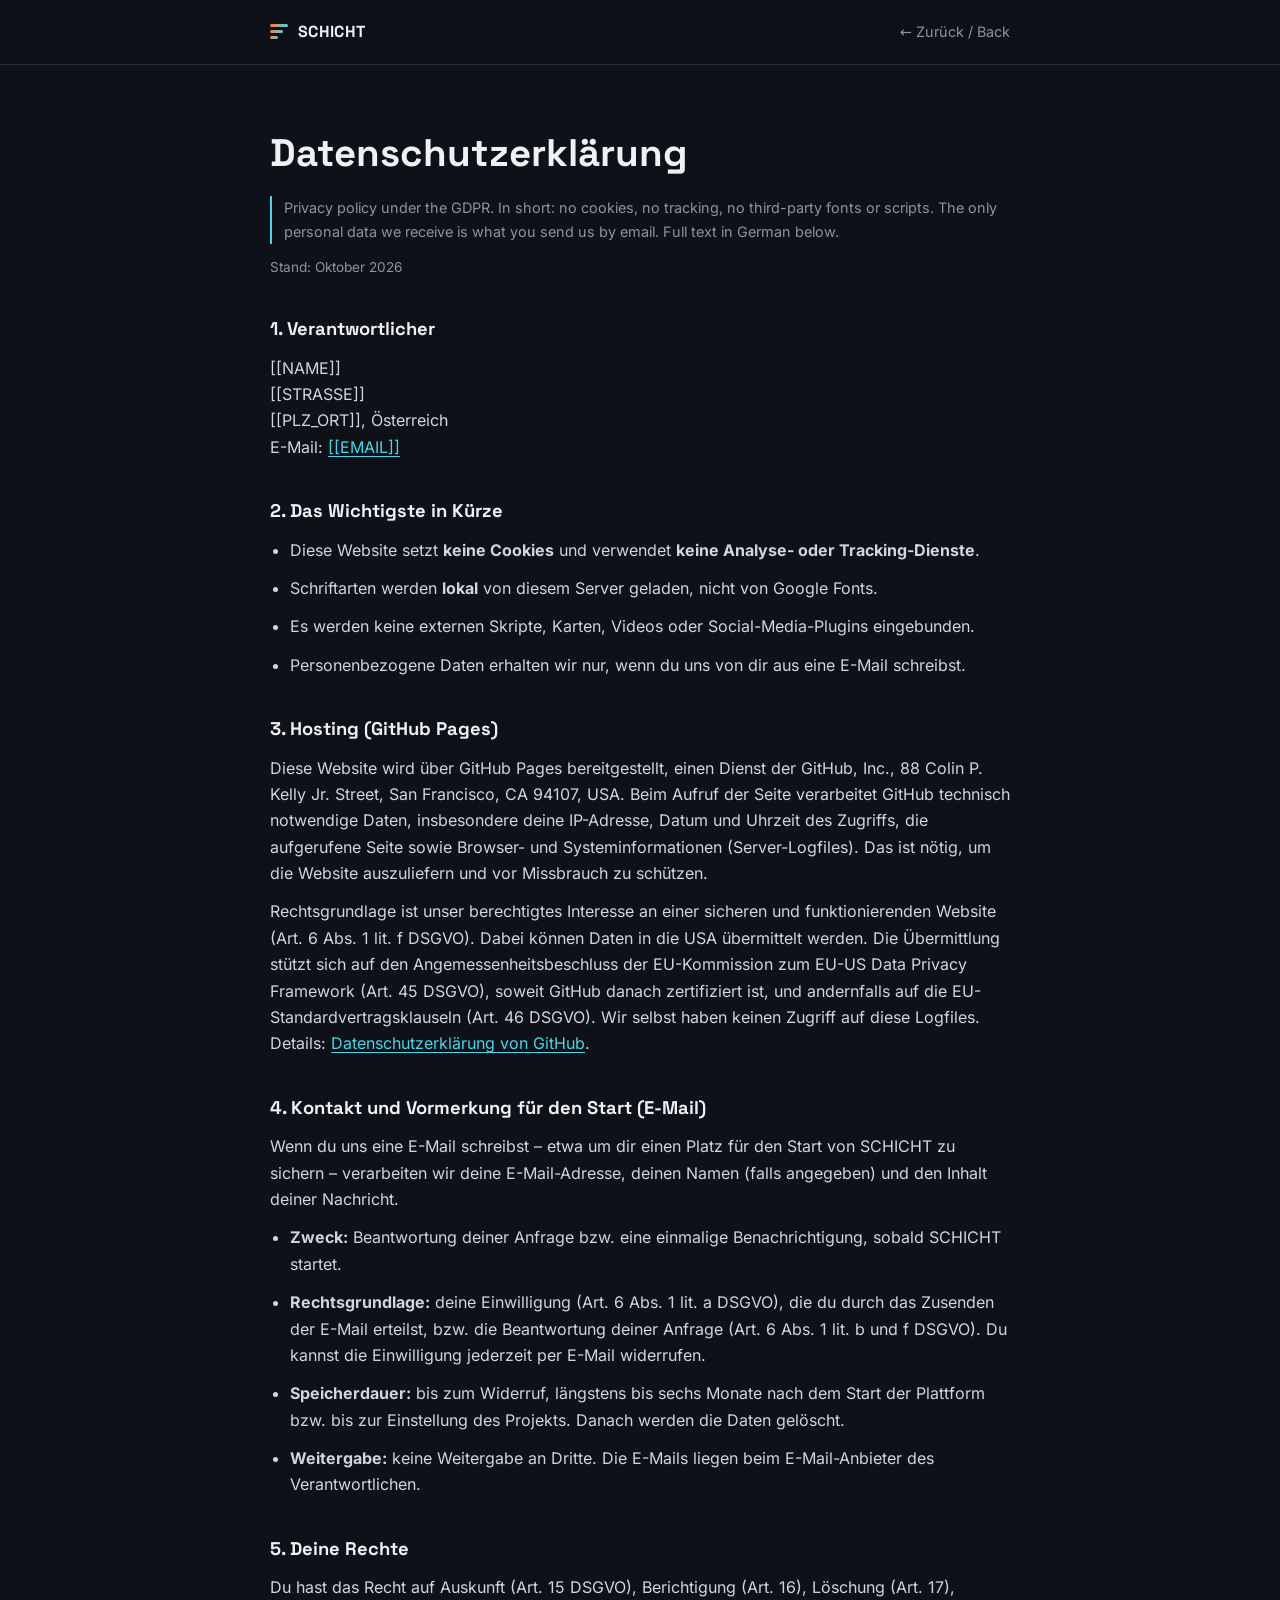
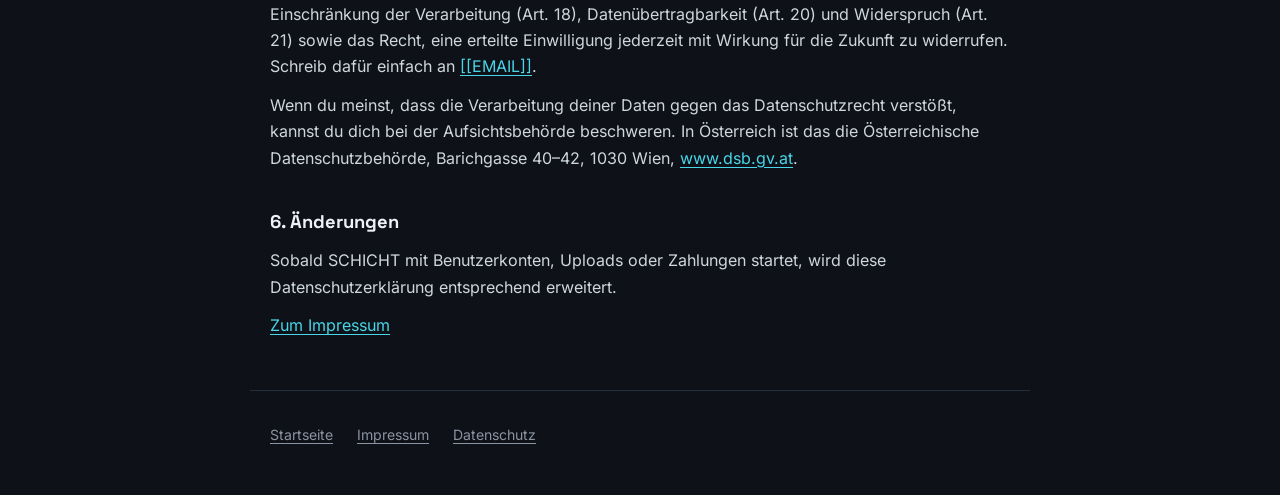
==== datenschutz.html @ 81b059dc "Website rechtssicher machen: lokale Schriften, Impressum, Datenschutz - Google Fonts durch lokal geh" ====
<!DOCTYPE html>
<html lang="de">
<head>
<meta charset="UTF-8">
<meta name="viewport" content="width=device-width, initial-scale=1.0">
<title>Datenschutzerklärung – SCHICHT</title>
<meta name="robots" content="noindex">
<link rel="stylesheet" href="fonts/fonts.css">
<link rel="stylesheet" href="legal.css">
</head>
<body>
<header class="top">
  <div class="wrap">
    <a href="index.html" class="logo"><span class="logo-mark"><span></span><span></span><span></span></span>SCHICHT</a>
    <a href="index.html" class="back">← Zurück / Back</a>
  </div>
</header>

<main class="wrap legal">
  <h1>Datenschutzerklärung</h1>
  <p class="en">Privacy policy under the GDPR. In short: no cookies, no tracking, no third-party fonts or scripts. The only personal data we receive is what you send us by email. Full text in German below.</p>
  <p class="meta">Stand: Oktober 2026</p>

  <h2>1. Verantwortlicher</h2>
  <p>
    [[NAME]]<br>
    [[STRASSE]]<br>
    [[PLZ_ORT]], Österreich<br>
    E-Mail: <a href="mailto:[[EMAIL]]">[[EMAIL]]</a>
  </p>

  <h2>2. Das Wichtigste in Kürze</h2>
  <ul>
    <li>Diese Website setzt <strong>keine Cookies</strong> und verwendet <strong>keine Analyse- oder Tracking-Dienste</strong>.</li>
    <li>Schriftarten werden <strong>lokal</strong> von diesem Server geladen, nicht von Google Fonts.</li>
    <li>Es werden keine externen Skripte, Karten, Videos oder Social-Media-Plugins eingebunden.</li>
    <li>Personenbezogene Daten erhalten wir nur, wenn du uns von dir aus eine E-Mail schreibst.</li>
  </ul>

  <h2>3. Hosting (GitHub Pages)</h2>
  <p>
    Diese Website wird über GitHub Pages bereitgestellt, einen Dienst der GitHub, Inc., 88 Colin P. Kelly Jr. Street,
    San Francisco, CA 94107, USA. Beim Aufruf der Seite verarbeitet GitHub technisch notwendige Daten, insbesondere
    deine IP-Adresse, Datum und Uhrzeit des Zugriffs, die aufgerufene Seite sowie Browser- und Systeminformationen
    (Server-Logfiles). Das ist nötig, um die Website auszuliefern und vor Missbrauch zu schützen.
  </p>
  <p>
    Rechtsgrundlage ist unser berechtigtes Interesse an einer sicheren und funktionierenden Website
    (Art. 6 Abs. 1 lit. f DSGVO). Dabei können Daten in die USA übermittelt werden. Die Übermittlung stützt sich auf den
    Angemessenheitsbeschluss der EU-Kommission zum EU-US Data Privacy Framework (Art. 45 DSGVO), soweit GitHub danach
    zertifiziert ist, und andernfalls auf die EU-Standardvertragsklauseln (Art. 46 DSGVO).
    Wir selbst haben keinen Zugriff auf diese Logfiles. Details:
    <a href="https://docs.github.com/de/site-policy/privacy-policies/github-general-privacy-statement" rel="noopener">Datenschutzerklärung von GitHub</a>.
  </p>

  <h2>4. Kontakt und Vormerkung für den Start (E-Mail)</h2>
  <p>
    Wenn du uns eine E-Mail schreibst – etwa um dir einen Platz für den Start von SCHICHT zu sichern – verarbeiten wir
    deine E-Mail-Adresse, deinen Namen (falls angegeben) und den Inhalt deiner Nachricht.
  </p>
  <ul>
    <li><strong>Zweck:</strong> Beantwortung deiner Anfrage bzw. eine einmalige Benachrichtigung, sobald SCHICHT startet.</li>
    <li><strong>Rechtsgrundlage:</strong> deine Einwilligung (Art. 6 Abs. 1 lit. a DSGVO), die du durch das Zusenden der E-Mail
      erteilst, bzw. die Beantwortung deiner Anfrage (Art. 6 Abs. 1 lit. b und f DSGVO). Du kannst die Einwilligung
      jederzeit per E-Mail widerrufen.</li>
    <li><strong>Speicherdauer:</strong> bis zum Widerruf, längstens bis sechs Monate nach dem Start der Plattform bzw. bis
      zur Einstellung des Projekts. Danach werden die Daten gelöscht.</li>
    <li><strong>Weitergabe:</strong> keine Weitergabe an Dritte. Die E-Mails liegen beim E-Mail-Anbieter des Verantwortlichen.</li>
  </ul>

  <h2>5. Deine Rechte</h2>
  <p>
    Du hast das Recht auf Auskunft (Art. 15 DSGVO), Berichtigung (Art. 16), Löschung (Art. 17), Einschränkung der
    Verarbeitung (Art. 18), Datenübertragbarkeit (Art. 20) und Widerspruch (Art. 21) sowie das Recht, eine erteilte
    Einwilligung jederzeit mit Wirkung für die Zukunft zu widerrufen. Schreib dafür einfach an
    <a href="mailto:[[EMAIL]]">[[EMAIL]]</a>.
  </p>
  <p>
    Wenn du meinst, dass die Verarbeitung deiner Daten gegen das Datenschutzrecht verstößt, kannst du dich bei der
    Aufsichtsbehörde beschweren. In Österreich ist das die
    Österreichische Datenschutzbehörde, Barichgasse 40–42, 1030 Wien,
    <a href="https://www.dsb.gv.at" rel="noopener">www.dsb.gv.at</a>.
  </p>

  <h2>6. Änderungen</h2>
  <p>
    Sobald SCHICHT mit Benutzerkonten, Uploads oder Zahlungen startet, wird diese Datenschutzerklärung entsprechend erweitert.
  </p>

  <p><a href="impressum.html">Zum Impressum</a></p>
</main>

<footer class="wrap foot">
  <a href="index.html">Startseite</a>
  <a href="impressum.html">Impressum</a>
  <a href="datenschutz.html">Datenschutz</a>
</footer>
</body>
</html>
---- fonts/fonts.css ----
/*
  Lokal gehostete Schriften – es werden KEINE Daten an Google oder andere Dritte übertragen.
  Alle drei Schriften stehen unter der SIL Open Font License 1.1 (siehe OFL-*.txt in diesem Ordner).
  Quelle der Dateien: Fontsource (https://fontsource.org), Teilmenge "latin" (enthält ä ö ü ß €).
*/

@font-face{
  font-family:'Inter';
  font-style:normal;
  font-display:swap;
  font-weight:100 900;
  src:url('inter-latin-wght-normal.woff2') format('woff2-variations');
}

@font-face{
  font-family:'Space Grotesk';
  font-style:normal;
  font-display:swap;
  font-weight:300 700;
  src:url('space-grotesk-latin-wght-normal.woff2') format('woff2-variations');
}

@font-face{
  font-family:'JetBrains Mono';
  font-style:normal;
  font-display:swap;
  font-weight:100 800;
  src:url('jetbrains-mono-latin-wght-normal.woff2') format('woff2-variations');
}
---- legal.css ----
:root{
  --bg:#0e1117; --panel:#161c25; --line:#262e3a;
  --text:#eef2f7; --text-dim:#8b94a3; --warm:#ff7a2f; --cool:#48d6e8;
}
*{box-sizing:border-box; margin:0; padding:0;}
body{
  background:var(--bg); color:var(--text);
  font-family:'Inter', system-ui, -apple-system, 'Segoe UI', Roboto, sans-serif;
  line-height:1.65; -webkit-font-smoothing:antialiased;
}
a{color:var(--cool); text-underline-offset:3px;}
.wrap{max-width:780px; margin:0 auto; padding:0 20px;}

.top{border-bottom:1px solid var(--line); position:sticky; top:0; background:rgba(14,17,23,0.9); backdrop-filter:blur(10px);}
.top .wrap{display:flex; align-items:center; justify-content:space-between; height:64px;}
.logo{display:flex; align-items:center; gap:10px; color:var(--text); text-decoration:none;
  font-family:'Space Grotesk', sans-serif; font-weight:700; letter-spacing:0.02em;}
.logo-mark{display:flex; flex-direction:column; gap:3px;}
.logo-mark span{display:block; height:3px; border-radius:2px; background:linear-gradient(90deg, var(--warm), var(--cool));}
.logo-mark span:nth-child(1){width:18px;} .logo-mark span:nth-child(2){width:13px;} .logo-mark span:nth-child(3){width:8px;}
.back{color:var(--text-dim); text-decoration:none; font-size:0.9rem;}
.back:hover{color:var(--text);}

.legal{padding:56px 20px 40px;}
.legal h1{font-family:'Space Grotesk', sans-serif; font-size:clamp(1.8rem, 5vw, 2.4rem); margin-bottom:12px;}
.legal h2{font-family:'Space Grotesk', sans-serif; font-size:1.15rem; margin:36px 0 10px;}
.legal p, .legal li{color:#cfd6df; margin-bottom:12px;}
.legal ul{padding-left:20px;}
.legal .en{color:var(--text-dim); font-size:0.9rem; border-left:2px solid var(--cool); padding-left:12px;}
.legal .meta{color:var(--text-dim); font-size:0.85rem;}

.foot{display:flex; gap:24px; flex-wrap:wrap; padding:32px 20px 48px; border-top:1px solid var(--line); font-size:0.88rem;}
.foot a{color:var(--text-dim);}
.foot a:hover{color:var(--text);}
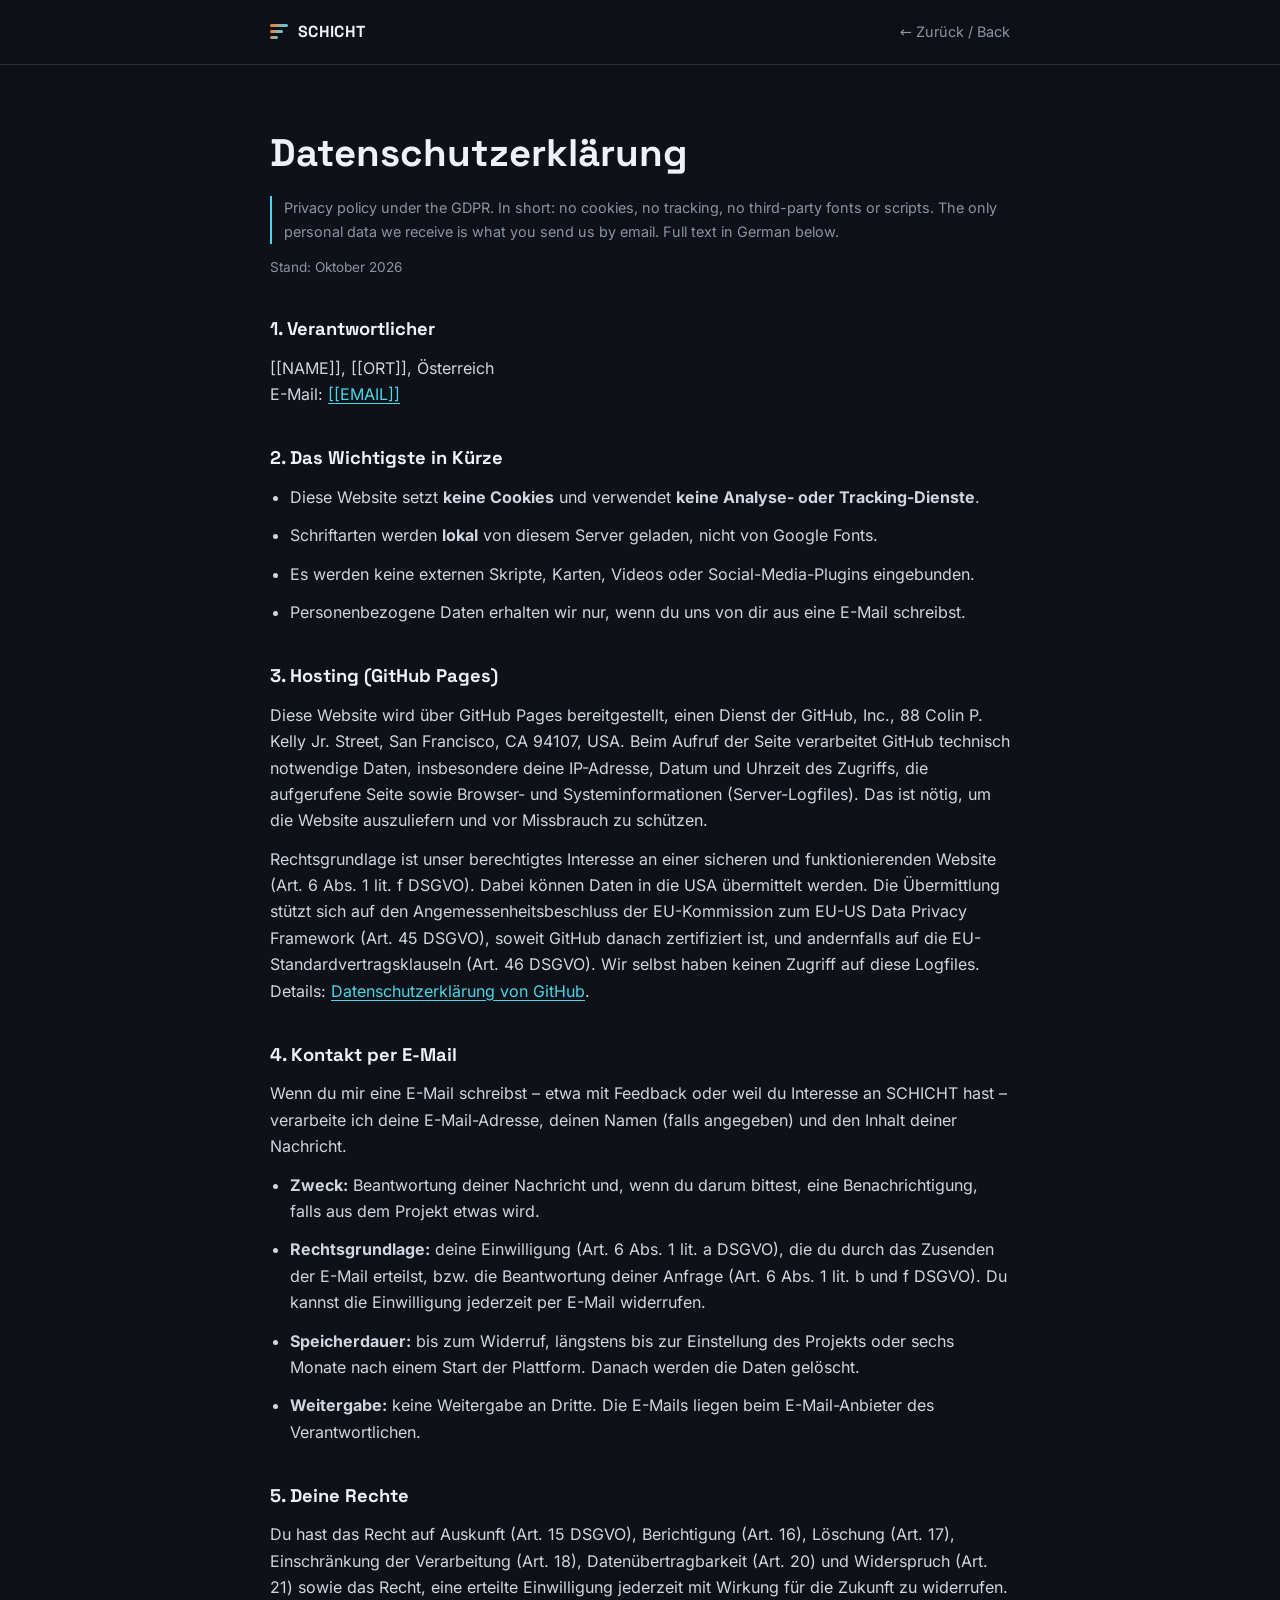
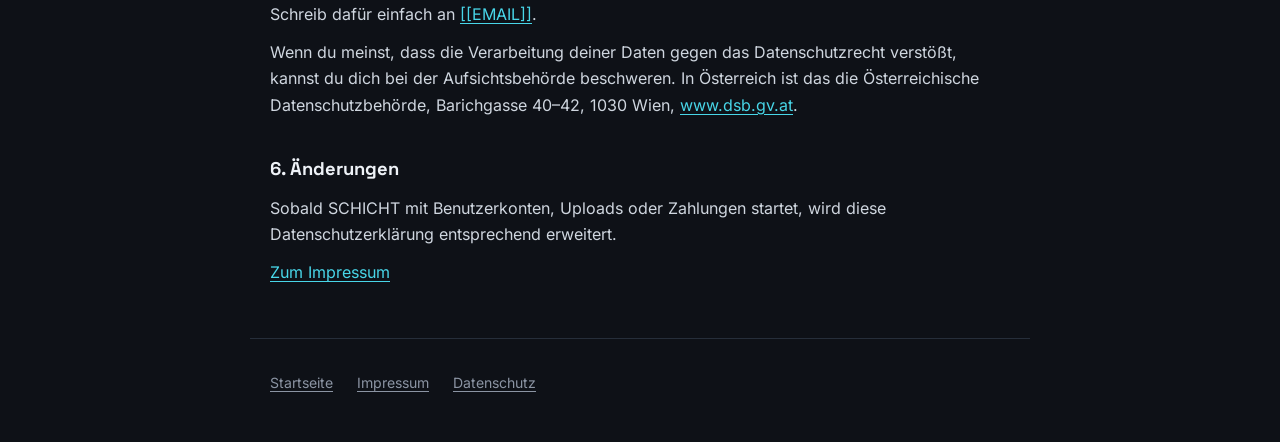
==== commit 754a4793: "Als private Konzeptseite kennzeichnen: Impressum nur mit Name und Wohnort Co-Authored-By: Claude Opu" ====
--- a/datenschutz.html
+++ b/datenschutz.html
@@ -23,9 +23,7 @@
 
   <h2>1. Verantwortlicher</h2>
   <p>
-    [[NAME]]<br>
-    [[STRASSE]]<br>
-    [[PLZ_ORT]], Österreich<br>
+    [[NAME]], [[ORT]], Österreich<br>
     E-Mail: <a href="mailto:[[EMAIL]]">[[EMAIL]]</a>
   </p>
 
@@ -53,18 +51,18 @@
     <a href="https://docs.github.com/de/site-policy/privacy-policies/github-general-privacy-statement" rel="noopener">Datenschutzerklärung von GitHub</a>.
   </p>
 
-  <h2>4. Kontakt und Vormerkung für den Start (E-Mail)</h2>
+  <h2>4. Kontakt per E-Mail</h2>
   <p>
-    Wenn du uns eine E-Mail schreibst – etwa um dir einen Platz für den Start von SCHICHT zu sichern – verarbeiten wir
+    Wenn du mir eine E-Mail schreibst – etwa mit Feedback oder weil du Interesse an SCHICHT hast – verarbeite ich
     deine E-Mail-Adresse, deinen Namen (falls angegeben) und den Inhalt deiner Nachricht.
   </p>
   <ul>
-    <li><strong>Zweck:</strong> Beantwortung deiner Anfrage bzw. eine einmalige Benachrichtigung, sobald SCHICHT startet.</li>
+    <li><strong>Zweck:</strong> Beantwortung deiner Nachricht und, wenn du darum bittest, eine Benachrichtigung, falls aus dem Projekt etwas wird.</li>
     <li><strong>Rechtsgrundlage:</strong> deine Einwilligung (Art. 6 Abs. 1 lit. a DSGVO), die du durch das Zusenden der E-Mail
       erteilst, bzw. die Beantwortung deiner Anfrage (Art. 6 Abs. 1 lit. b und f DSGVO). Du kannst die Einwilligung
       jederzeit per E-Mail widerrufen.</li>
-    <li><strong>Speicherdauer:</strong> bis zum Widerruf, längstens bis sechs Monate nach dem Start der Plattform bzw. bis
-      zur Einstellung des Projekts. Danach werden die Daten gelöscht.</li>
+    <li><strong>Speicherdauer:</strong> bis zum Widerruf, längstens bis zur Einstellung des Projekts oder
+      sechs Monate nach einem Start der Plattform. Danach werden die Daten gelöscht.</li>
     <li><strong>Weitergabe:</strong> keine Weitergabe an Dritte. Die E-Mails liegen beim E-Mail-Anbieter des Verantwortlichen.</li>
   </ul>
 
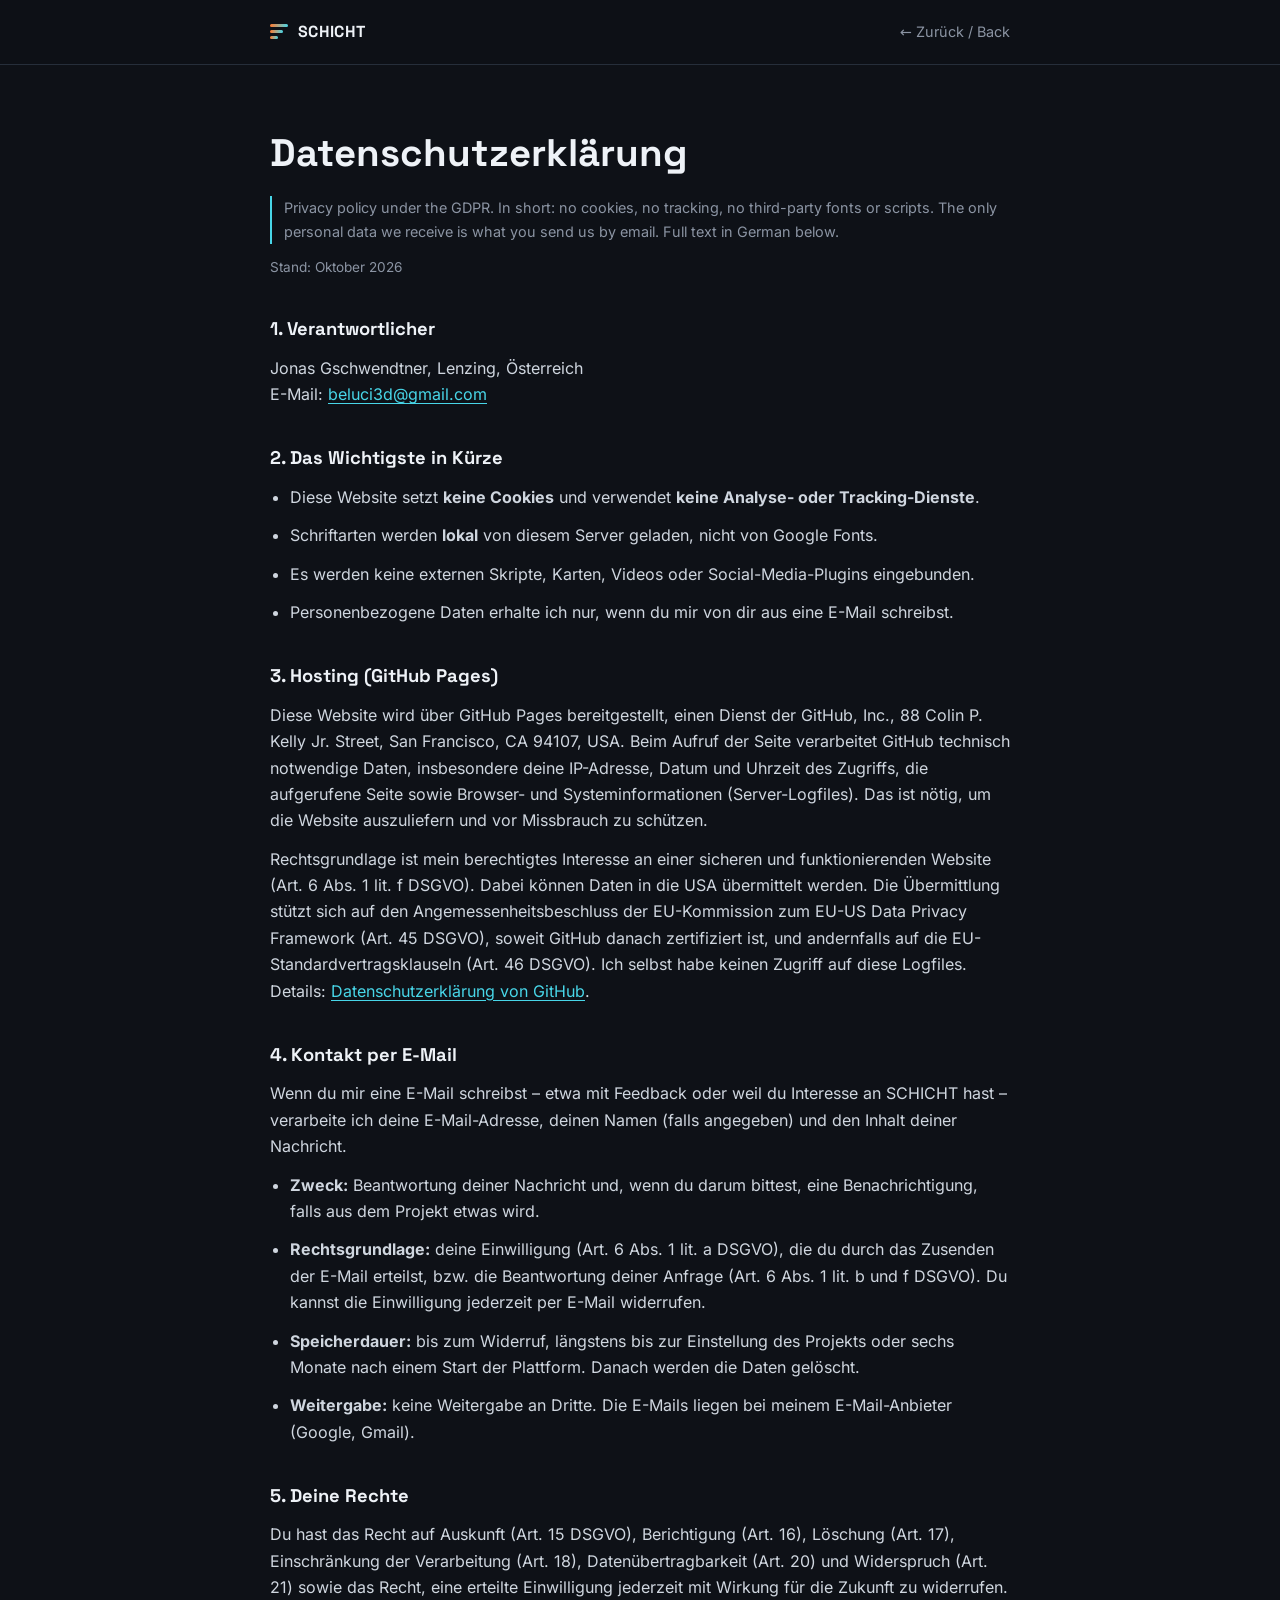
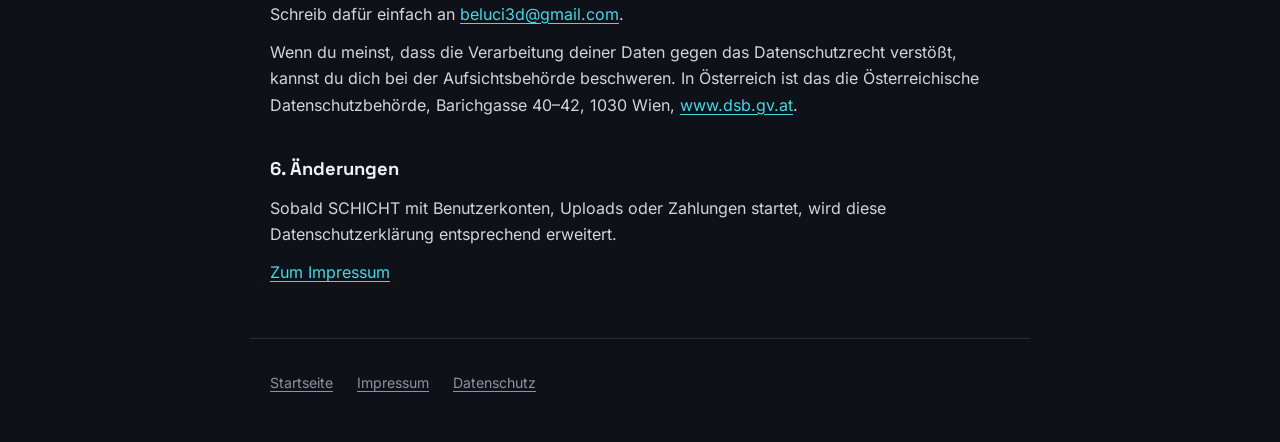
==== commit fb4c5e7b: "Impressum und Datenschutz mit Name, Wohnort und E-Mail ausfüllen Co-Authored-By: Claude Opus 5.5 <no" ====
--- a/datenschutz.html
+++ b/datenschutz.html
@@ -23,8 +23,8 @@
 
   <h2>1. Verantwortlicher</h2>
   <p>
-    [[NAME]], [[ORT]], Österreich<br>
-    E-Mail: <a href="mailto:[[EMAIL]]">[[EMAIL]]</a>
+    Jonas Gschwendtner, Lenzing, Österreich<br>
+    E-Mail: <a href="mailto:beluci3d@gmail.com">beluci3d@gmail.com</a>
   </p>
 
   <h2>2. Das Wichtigste in Kürze</h2>
@@ -32,7 +32,7 @@
     <li>Diese Website setzt <strong>keine Cookies</strong> und verwendet <strong>keine Analyse- oder Tracking-Dienste</strong>.</li>
     <li>Schriftarten werden <strong>lokal</strong> von diesem Server geladen, nicht von Google Fonts.</li>
     <li>Es werden keine externen Skripte, Karten, Videos oder Social-Media-Plugins eingebunden.</li>
-    <li>Personenbezogene Daten erhalten wir nur, wenn du uns von dir aus eine E-Mail schreibst.</li>
+    <li>Personenbezogene Daten erhalte ich nur, wenn du mir von dir aus eine E-Mail schreibst.</li>
   </ul>
 
   <h2>3. Hosting (GitHub Pages)</h2>
@@ -43,11 +43,11 @@
     (Server-Logfiles). Das ist nötig, um die Website auszuliefern und vor Missbrauch zu schützen.
   </p>
   <p>
-    Rechtsgrundlage ist unser berechtigtes Interesse an einer sicheren und funktionierenden Website
+    Rechtsgrundlage ist mein berechtigtes Interesse an einer sicheren und funktionierenden Website
     (Art. 6 Abs. 1 lit. f DSGVO). Dabei können Daten in die USA übermittelt werden. Die Übermittlung stützt sich auf den
     Angemessenheitsbeschluss der EU-Kommission zum EU-US Data Privacy Framework (Art. 45 DSGVO), soweit GitHub danach
     zertifiziert ist, und andernfalls auf die EU-Standardvertragsklauseln (Art. 46 DSGVO).
-    Wir selbst haben keinen Zugriff auf diese Logfiles. Details:
+    Ich selbst habe keinen Zugriff auf diese Logfiles. Details:
     <a href="https://docs.github.com/de/site-policy/privacy-policies/github-general-privacy-statement" rel="noopener">Datenschutzerklärung von GitHub</a>.
   </p>
 
@@ -63,7 +63,7 @@
       jederzeit per E-Mail widerrufen.</li>
     <li><strong>Speicherdauer:</strong> bis zum Widerruf, längstens bis zur Einstellung des Projekts oder
       sechs Monate nach einem Start der Plattform. Danach werden die Daten gelöscht.</li>
-    <li><strong>Weitergabe:</strong> keine Weitergabe an Dritte. Die E-Mails liegen beim E-Mail-Anbieter des Verantwortlichen.</li>
+    <li><strong>Weitergabe:</strong> keine Weitergabe an Dritte. Die E-Mails liegen bei meinem E-Mail-Anbieter (Google, Gmail).</li>
   </ul>
 
   <h2>5. Deine Rechte</h2>
@@ -71,7 +71,7 @@
     Du hast das Recht auf Auskunft (Art. 15 DSGVO), Berichtigung (Art. 16), Löschung (Art. 17), Einschränkung der
     Verarbeitung (Art. 18), Datenübertragbarkeit (Art. 20) und Widerspruch (Art. 21) sowie das Recht, eine erteilte
     Einwilligung jederzeit mit Wirkung für die Zukunft zu widerrufen. Schreib dafür einfach an
-    <a href="mailto:[[EMAIL]]">[[EMAIL]]</a>.
+    <a href="mailto:beluci3d@gmail.com">beluci3d@gmail.com</a>.
   </p>
   <p>
     Wenn du meinst, dass die Verarbeitung deiner Daten gegen das Datenschutzrecht verstößt, kannst du dich bei der
